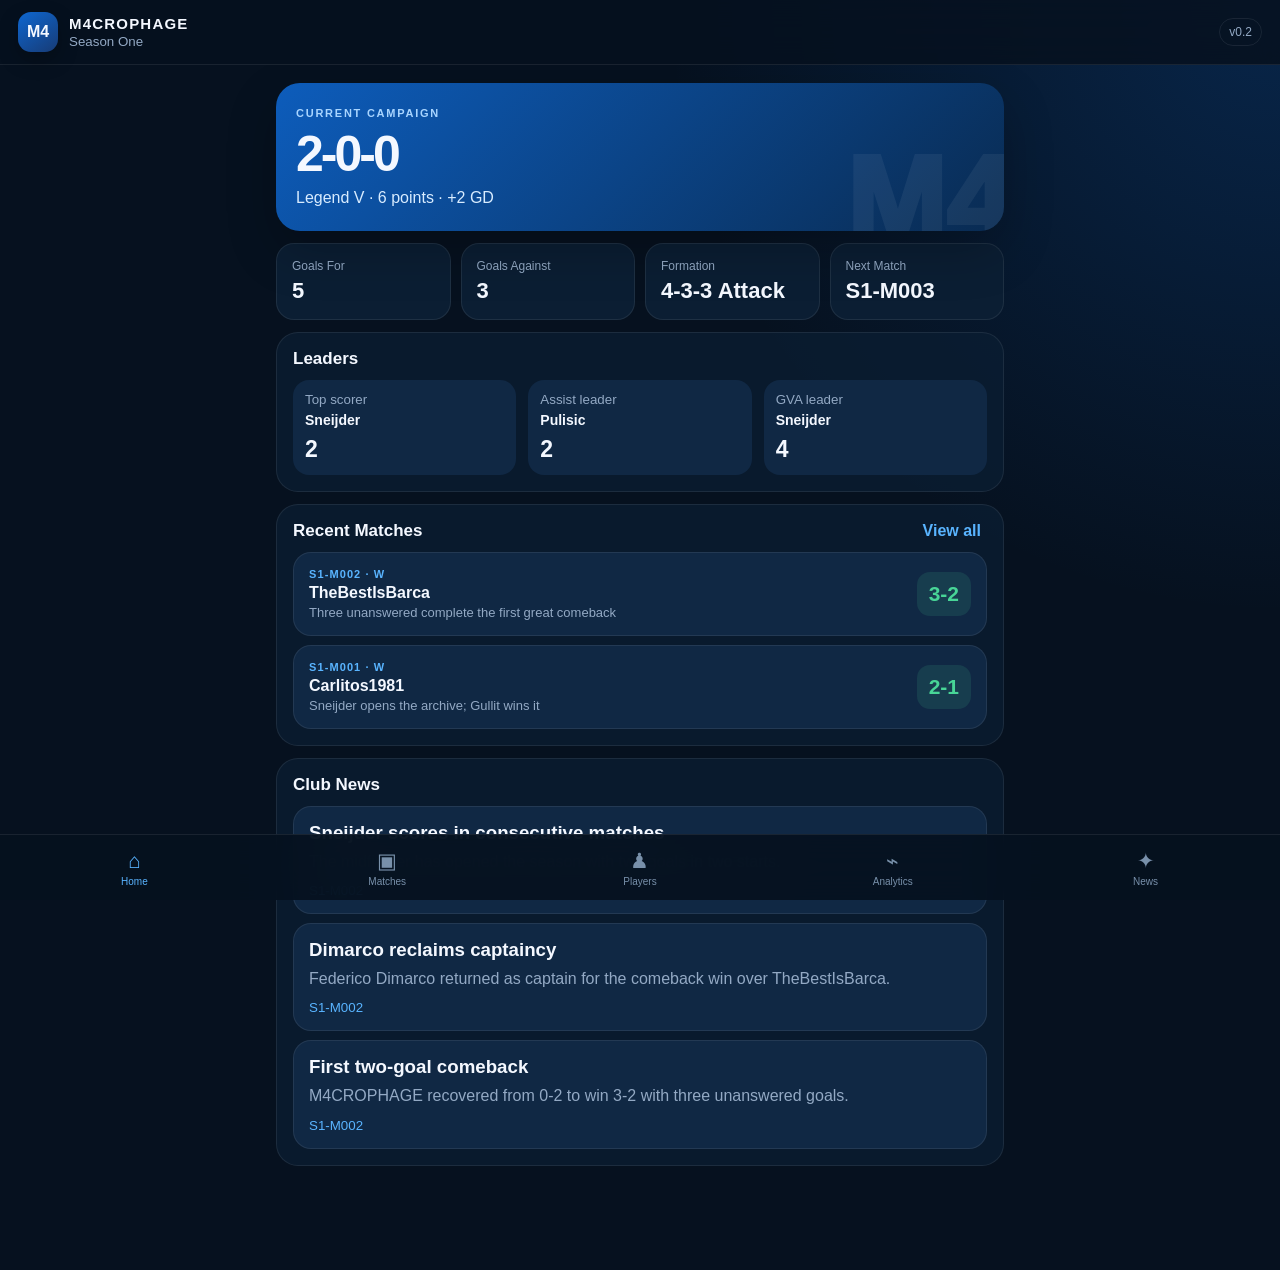
==== index.html @ 1b87d190 "Add files via upload Initial Club Hub v0.2" ====
<!doctype html>
<html lang="en">
<head>
  <meta charset="utf-8">
  <meta name="viewport" content="width=device-width,initial-scale=1,viewport-fit=cover">
  <meta name="theme-color" content="#06111F">
  <meta name="apple-mobile-web-app-capable" content="yes">
  <meta name="apple-mobile-web-app-status-bar-style" content="black-translucent">
  <title>M4CROPHAGE Club Hub</title>
  <link rel="stylesheet" href="styles.css">
</head>
<body>
  <header class="topbar">
    <div class="brand">
      <div class="crest" id="crest">M4</div>
      <div><strong id="clubName">M4CROPHAGE</strong><small id="seasonName">Season One</small></div>
    </div>
    <span class="version">v0.2</span>
  </header>

  <main id="app">
    <section class="view active" data-view="home">
      <div class="hero">
        <p class="eyebrow">CURRENT CAMPAIGN</p>
        <h1 id="recordHero">2-0-0</h1>
        <p id="heroSub">Legend V · 6 points · +2 GD</p>
      </div>
      <div class="metric-grid" id="metricGrid"></div>
      <section class="panel"><div class="section-head"><h2>Leaders</h2></div><div class="leaders" id="leaders"></div></section>
      <section class="panel"><div class="section-head"><h2>Recent Matches</h2><button data-jump="matches">View all</button></div><div id="recentMatches"></div></section>
      <section class="panel"><div class="section-head"><h2>Club News</h2></div><div id="homeNews"></div></section>
    </section>

    <section class="view" data-view="matches">
      <div class="page-title"><p class="eyebrow">SEASON ONE</p><h1>Match Archive</h1></div>
      <div id="matchList"></div>
    </section>

    <section class="view" data-view="players">
      <div class="page-title"><p class="eyebrow">SQUAD</p><h1>Player Stats</h1></div>
      <div class="filter-row">
        <button class="chip active" data-sort="gva">GVA</button>
        <button class="chip" data-sort="goals">Goals</button>
        <button class="chip" data-sort="assists">Assists</button>
        <button class="chip" data-sort="starts">Starts</button>
      </div>
      <div id="playerList"></div>
    </section>

    <section class="view" data-view="analytics">
      <div class="page-title"><p class="eyebrow">PERFORMANCE</p><h1>Analytics</h1></div>
      <section class="panel"><div class="section-head"><h2>Formation Lab</h2></div><div id="formationList"></div></section>
      <section class="panel"><div class="section-head"><h2>Goalkeeper Centre</h2></div><div id="goalkeeperCentre"></div></section>
      <section class="panel"><div class="section-head"><h2>Captaincy</h2></div><div id="captaincy"></div></section>
    </section>

    <section class="view" data-view="news">
      <div class="page-title"><p class="eyebrow">VERIFIED EVENTS</p><h1>Club News</h1></div>
      <div id="newsList"></div>
    </section>
  </main>

  <nav class="bottom-nav">
    <button class="nav-btn active" data-target="home"><span>⌂</span>Home</button>
    <button class="nav-btn" data-target="matches"><span>▣</span>Matches</button>
    <button class="nav-btn" data-target="players"><span>♟</span>Players</button>
    <button class="nav-btn" data-target="analytics"><span>⌁</span>Analytics</button>
    <button class="nav-btn" data-target="news"><span>✦</span>News</button>
  </nav>

  <dialog id="matchDialog">
    <div class="dialog-shell">
      <button class="close-btn" id="closeDialog" aria-label="Close">×</button>
      <div id="matchDetail"></div>
    </div>
  </dialog>

  <script src="app.js"></script>
</body>
</html>
---- styles.css ----
:root{
  --bg:#06111F;--surface:#0B1E33;--surface2:#102844;--text:#F4F8FF;--muted:#93A9C4;
  --blue:#0E67D1;--accent:#59B4FF;--green:#48D597;--red:#FF6B7A;--line:rgba(255,255,255,.08);
}
*{box-sizing:border-box}html{background:var(--bg);color:var(--text);font-family:Inter,ui-sans-serif,-apple-system,BlinkMacSystemFont,"SF Pro Display","Segoe UI",sans-serif}
body{margin:0;min-height:100vh;background:radial-gradient(circle at 100% 0%,rgba(14,103,209,.24),transparent 34%),var(--bg)}
button{font:inherit}.topbar{position:sticky;top:0;z-index:20;padding:calc(12px + env(safe-area-inset-top)) 18px 12px;display:flex;justify-content:space-between;align-items:center;background:rgba(6,17,31,.86);backdrop-filter:blur(18px);border-bottom:1px solid var(--line)}
.brand{display:flex;gap:11px;align-items:center}.brand strong{display:block;font-size:15px;letter-spacing:.08em}.brand small{display:block;color:var(--muted);margin-top:2px}.crest{width:40px;height:40px;border-radius:13px;background:linear-gradient(145deg,var(--blue),#173B75);display:grid;place-items:center;font-weight:900;box-shadow:0 8px 20px rgba(0,0,0,.25)}.version{font-size:12px;color:var(--muted);border:1px solid var(--line);padding:6px 9px;border-radius:999px}
main{max-width:760px;margin:auto;padding:18px 16px calc(104px + env(safe-area-inset-bottom))}.view{display:none}.view.active{display:block}.hero{padding:24px 20px;border-radius:24px;background:linear-gradient(135deg,rgba(14,103,209,.88),rgba(9,43,82,.98));box-shadow:0 20px 50px rgba(0,0,0,.22);overflow:hidden;position:relative}.hero:after{content:"M4";position:absolute;right:-8px;bottom:-38px;font-size:120px;font-weight:1000;color:rgba(255,255,255,.06)}.eyebrow{margin:0 0 6px;color:#A9D5FF;font-size:11px;font-weight:800;letter-spacing:.16em}.hero h1,.page-title h1{margin:0}.hero h1{font-size:50px;letter-spacing:-.06em}.hero p:last-child{margin:6px 0 0;color:#D8ECFF}.metric-grid{display:grid;grid-template-columns:repeat(2,1fr);gap:10px;margin:12px 0}.metric{background:var(--surface);border:1px solid var(--line);border-radius:18px;padding:15px}.metric .label{font-size:12px;color:var(--muted)}.metric .value{font-size:22px;font-weight:800;margin-top:5px}.panel{background:rgba(11,30,51,.78);border:1px solid var(--line);border-radius:22px;padding:16px;margin-top:12px}.section-head{display:flex;align-items:center;justify-content:space-between;margin-bottom:11px}.section-head h2{font-size:17px;margin:0}.section-head button{background:none;border:0;color:var(--accent);font-weight:700}.leaders{display:grid;grid-template-columns:repeat(3,1fr);gap:8px}.leader{background:var(--surface2);border-radius:16px;padding:12px}.leader small{color:var(--muted);display:block}.leader strong{display:block;margin-top:5px;font-size:14px}.leader b{font-size:23px;display:block;margin-top:8px}.match-card,.player-card,.news-card,.formation-card,.captain-card{background:var(--surface2);border:1px solid var(--line);border-radius:18px;padding:15px;margin-top:9px}.match-card{display:grid;grid-template-columns:1fr auto;gap:12px;align-items:center;cursor:pointer}.match-card:active{transform:scale(.99)}.match-id{font-size:11px;color:var(--accent);font-weight:800;letter-spacing:.1em}.match-card h3{margin:4px 0 3px;font-size:16px}.match-card p{margin:0;color:var(--muted);font-size:13px}.score-pill{font-size:21px;font-weight:900;padding:10px 12px;border-radius:13px;background:rgba(72,213,151,.12);color:var(--green)}.page-title{margin:8px 2px 18px}.page-title h1{font-size:32px;letter-spacing:-.04em}.filter-row{display:flex;gap:8px;overflow:auto;padding-bottom:5px}.chip{border:1px solid var(--line);background:var(--surface);color:var(--muted);border-radius:999px;padding:9px 14px;white-space:nowrap}.chip.active{background:var(--blue);color:white}.player-card{display:grid;grid-template-columns:1fr auto}.player-card h3{margin:0}.player-meta{color:var(--muted);font-size:12px;margin-top:4px}.stat-strip{display:flex;gap:13px;margin-top:12px}.stat-strip span{font-size:12px;color:var(--muted)}.stat-strip b{color:var(--text);display:block;font-size:17px}.status{font-size:11px;background:rgba(89,180,255,.12);color:var(--accent);padding:6px 8px;border-radius:999px;height:max-content}.formation-card h3,.news-card h3,.captain-card h3{margin:0 0 6px}.mini-grid{display:grid;grid-template-columns:repeat(3,1fr);gap:7px;margin-top:12px}.mini{background:rgba(255,255,255,.04);padding:9px;border-radius:12px}.mini small{display:block;color:var(--muted);font-size:10px}.mini b{display:block;margin-top:4px}.news-card p{margin:0;color:var(--muted);line-height:1.45}.news-card small{display:block;margin-top:10px;color:var(--accent)}.bottom-nav{position:fixed;z-index:30;left:0;right:0;bottom:0;display:grid;grid-template-columns:repeat(5,1fr);padding:9px 8px calc(8px + env(safe-area-inset-bottom));background:rgba(6,17,31,.94);backdrop-filter:blur(20px);border-top:1px solid var(--line)}.nav-btn{border:0;background:none;color:#7890AA;font-size:10px;padding:5px 2px}.nav-btn span{display:block;font-size:21px;margin-bottom:3px}.nav-btn.active{color:var(--accent)}
dialog{width:min(100% - 18px,720px);max-height:88vh;border:1px solid var(--line);border-radius:24px;padding:0;background:var(--surface);color:var(--text)}dialog::backdrop{background:rgba(0,0,0,.68);backdrop-filter:blur(5px)}.dialog-shell{padding:22px;position:relative}.close-btn{position:absolute;right:13px;top:13px;width:38px;height:38px;border-radius:50%;border:1px solid var(--line);background:var(--surface2);color:white;font-size:25px}.detail-score{font-size:44px;font-weight:950;margin:6px 0}.detail-block{padding:14px 0;border-top:1px solid var(--line)}.detail-block h3{margin:0 0 10px;font-size:14px;color:#BBD9F5}.event-row,.kv{display:flex;justify-content:space-between;gap:10px;padding:7px 0}.event-row span:last-child,.kv span:last-child{color:var(--muted)}.tags{display:flex;flex-wrap:wrap;gap:7px}.tag{font-size:11px;padding:7px 9px;border-radius:999px;background:rgba(89,180,255,.1);color:var(--accent)}
@media(min-width:700px){.metric-grid{grid-template-columns:repeat(4,1fr)}.leaders{gap:12px}}
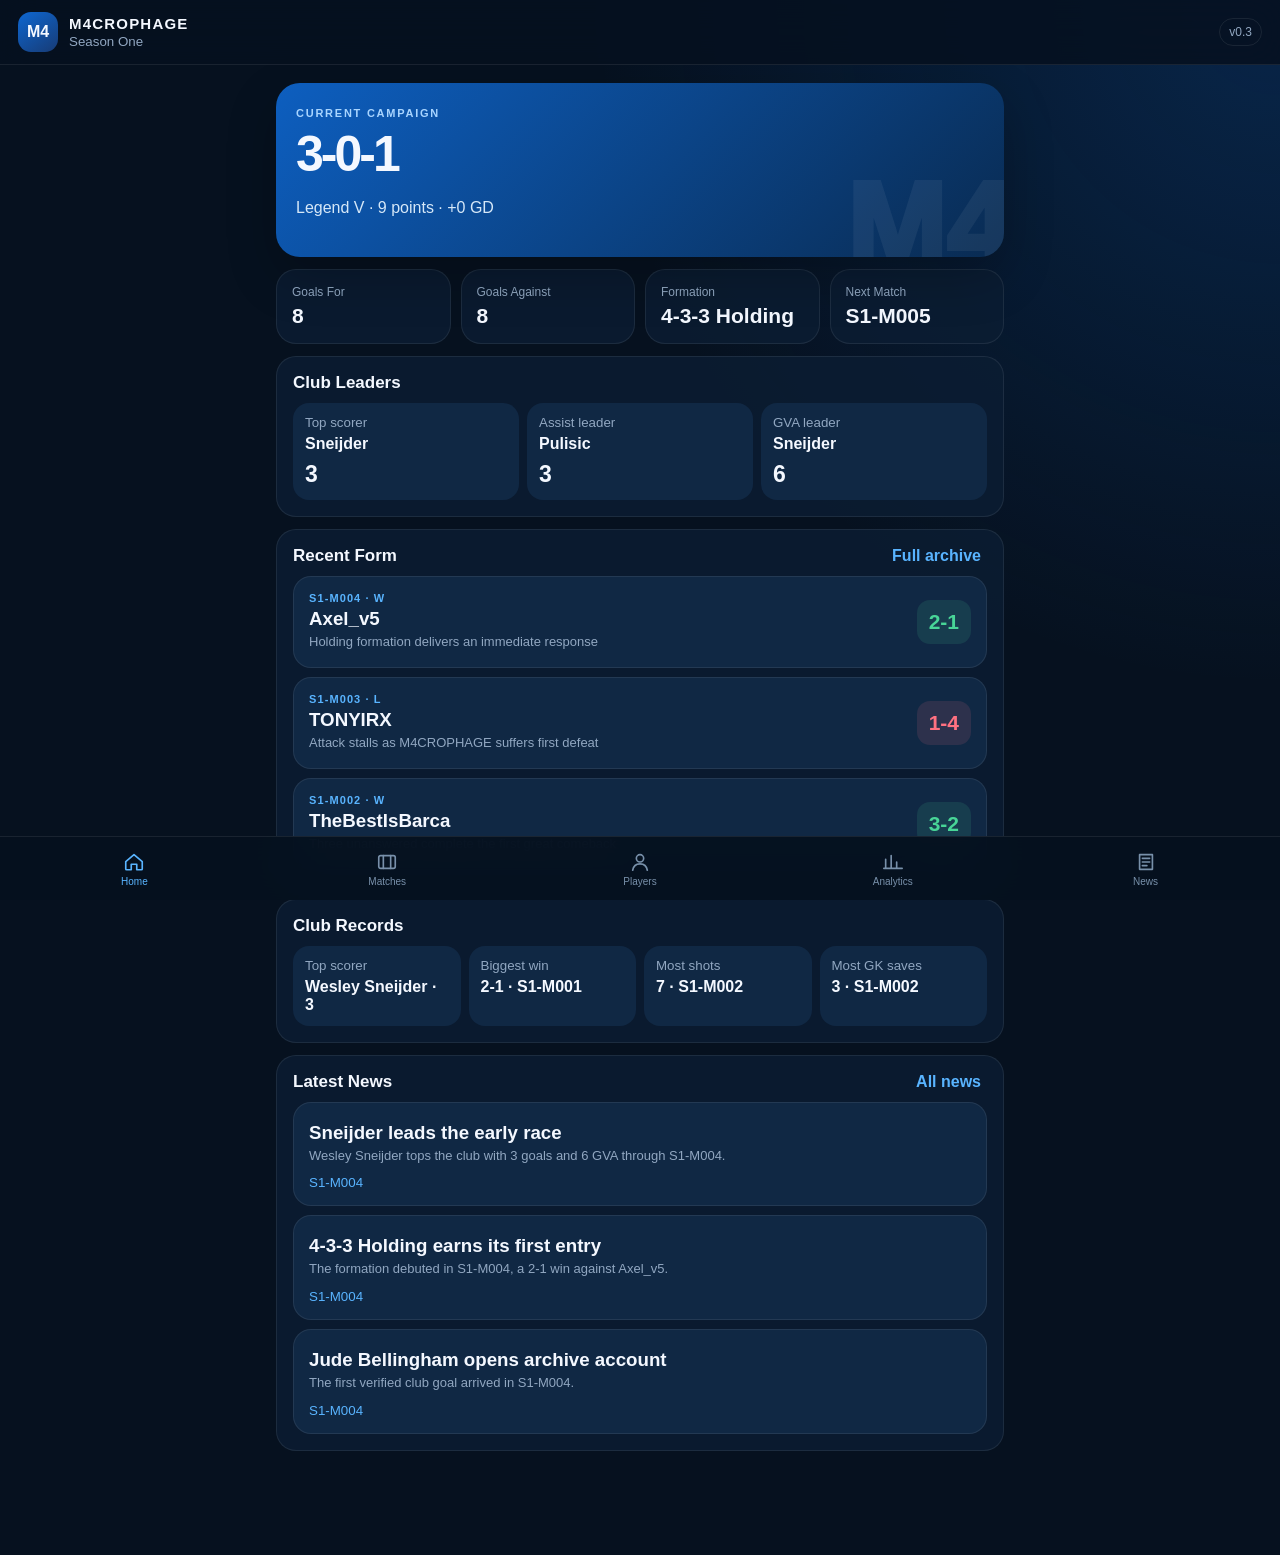
==== commit 751e98df: "Add files via upload" ====
--- a/index.html
+++ b/index.html
@@ -1,80 +1,22 @@
-<!doctype html>
-<html lang="en">
-<head>
-  <meta charset="utf-8">
-  <meta name="viewport" content="width=device-width,initial-scale=1,viewport-fit=cover">
-  <meta name="theme-color" content="#06111F">
-  <meta name="apple-mobile-web-app-capable" content="yes">
-  <meta name="apple-mobile-web-app-status-bar-style" content="black-translucent">
-  <title>M4CROPHAGE Club Hub</title>
-  <link rel="stylesheet" href="styles.css">
-</head>
-<body>
-  <header class="topbar">
-    <div class="brand">
-      <div class="crest" id="crest">M4</div>
-      <div><strong id="clubName">M4CROPHAGE</strong><small id="seasonName">Season One</small></div>
-    </div>
-    <span class="version">v0.2</span>
-  </header>
-
-  <main id="app">
-    <section class="view active" data-view="home">
-      <div class="hero">
-        <p class="eyebrow">CURRENT CAMPAIGN</p>
-        <h1 id="recordHero">2-0-0</h1>
-        <p id="heroSub">Legend V · 6 points · +2 GD</p>
-      </div>
-      <div class="metric-grid" id="metricGrid"></div>
-      <section class="panel"><div class="section-head"><h2>Leaders</h2></div><div class="leaders" id="leaders"></div></section>
-      <section class="panel"><div class="section-head"><h2>Recent Matches</h2><button data-jump="matches">View all</button></div><div id="recentMatches"></div></section>
-      <section class="panel"><div class="section-head"><h2>Club News</h2></div><div id="homeNews"></div></section>
-    </section>
-
-    <section class="view" data-view="matches">
-      <div class="page-title"><p class="eyebrow">SEASON ONE</p><h1>Match Archive</h1></div>
-      <div id="matchList"></div>
-    </section>
-
-    <section class="view" data-view="players">
-      <div class="page-title"><p class="eyebrow">SQUAD</p><h1>Player Stats</h1></div>
-      <div class="filter-row">
-        <button class="chip active" data-sort="gva">GVA</button>
-        <button class="chip" data-sort="goals">Goals</button>
-        <button class="chip" data-sort="assists">Assists</button>
-        <button class="chip" data-sort="starts">Starts</button>
-      </div>
-      <div id="playerList"></div>
-    </section>
-
-    <section class="view" data-view="analytics">
-      <div class="page-title"><p class="eyebrow">PERFORMANCE</p><h1>Analytics</h1></div>
-      <section class="panel"><div class="section-head"><h2>Formation Lab</h2></div><div id="formationList"></div></section>
-      <section class="panel"><div class="section-head"><h2>Goalkeeper Centre</h2></div><div id="goalkeeperCentre"></div></section>
-      <section class="panel"><div class="section-head"><h2>Captaincy</h2></div><div id="captaincy"></div></section>
-    </section>
-
-    <section class="view" data-view="news">
-      <div class="page-title"><p class="eyebrow">VERIFIED EVENTS</p><h1>Club News</h1></div>
-      <div id="newsList"></div>
-    </section>
-  </main>
-
-  <nav class="bottom-nav">
-    <button class="nav-btn active" data-target="home"><span>⌂</span>Home</button>
-    <button class="nav-btn" data-target="matches"><span>▣</span>Matches</button>
-    <button class="nav-btn" data-target="players"><span>♟</span>Players</button>
-    <button class="nav-btn" data-target="analytics"><span>⌁</span>Analytics</button>
-    <button class="nav-btn" data-target="news"><span>✦</span>News</button>
-  </nav>
-
-  <dialog id="matchDialog">
-    <div class="dialog-shell">
-      <button class="close-btn" id="closeDialog" aria-label="Close">×</button>
-      <div id="matchDetail"></div>
-    </div>
-  </dialog>
-
-  <script src="app.js"></script>
-</body>
-</html>+<!doctype html><html lang="en"><head>
+<meta charset="utf-8"><meta name="viewport" content="width=device-width,initial-scale=1,viewport-fit=cover">
+<meta name="theme-color" content="#06111F"><meta name="apple-mobile-web-app-capable" content="yes">
+<title>M4CROPHAGE Club Hub</title><link rel="manifest" href="manifest.webmanifest"><link rel="stylesheet" href="styles.css">
+</head><body>
+<header class="topbar"><div class="brand"><div class="crest" id="crest">M4</div><div><strong id="clubName">M4CROPHAGE</strong><small id="seasonName">Season One</small></div></div><span class="version">v0.3</span></header>
+<main id="app">
+<section class="view active" data-view="home"><div class="hero"><p class="eyebrow">CURRENT CAMPAIGN</p><h1 id="recordHero"></h1><p id="heroSub"></p></div><div class="metric-grid" id="metricGrid"></div><section class="panel"><div class="section-head"><h2>Club Leaders</h2></div><div class="leaders" id="leaders"></div></section><section class="panel"><div class="section-head"><h2>Recent Form</h2><button data-jump="matches">Full archive</button></div><div id="recentMatches"></div></section><section class="panel"><div class="section-head"><h2>Club Records</h2></div><div id="clubRecords"></div></section><section class="panel"><div class="section-head"><h2>Latest News</h2><button data-jump="news">All news</button></div><div id="homeNews"></div></section></section>
+<section class="view" data-view="matches"><div class="page-title"><p class="eyebrow">SEASON ONE</p><h1>Match Centre</h1><p>Every result, event, and verified note.</p></div><div id="matchList"></div></section>
+<section class="view" data-view="players"><div class="page-title"><p class="eyebrow">SQUAD</p><h1>Player Profiles</h1><p>Tap a player to open the season dossier.</p></div><div class="filter-row"><button class="chip active" data-sort="gva">GVA</button><button class="chip" data-sort="goals">Goals</button><button class="chip" data-sort="assists">Assists</button><button class="chip" data-sort="starts">Starts</button></div><div id="playerList"></div></section>
+<section class="view" data-view="analytics"><div class="page-title"><p class="eyebrow">PERFORMANCE</p><h1>Analytics Lab</h1></div><section class="panel"><div class="section-head"><h2>Formation Lab</h2></div><div id="formationList"></div></section><section class="panel"><div class="section-head"><h2>Goalkeeper Centre</h2></div><div id="goalkeeperCentre"></div></section><section class="panel"><div class="section-head"><h2>Captaincy</h2></div><div id="captaincy"></div></section></section>
+<section class="view" data-view="news"><div class="page-title"><p class="eyebrow">ARCHIVE-GENERATED</p><h1>Club News</h1><p>Only verified events make the wire.</p></div><div id="newsList"></div></section>
+</main>
+<nav class="bottom-nav">
+<button class="nav-btn active" data-target="home"><svg viewBox="0 0 24 24"><path d="M3 11.5 12 4l9 7.5v8a1 1 0 0 1-1 1h-5v-6H9v6H4a1 1 0 0 1-1-1z"/></svg>Home</button>
+<button class="nav-btn" data-target="matches"><svg viewBox="0 0 24 24"><rect x="3" y="5" width="18" height="14" rx="2"/><path d="M8 5v14M16 5v14"/></svg>Matches</button>
+<button class="nav-btn" data-target="players"><svg viewBox="0 0 24 24"><circle cx="12" cy="8" r="4"/><path d="M4 21c.8-4.7 3.4-7 8-7s7.2 2.3 8 7"/></svg>Players</button>
+<button class="nav-btn" data-target="analytics"><svg viewBox="0 0 24 24"><path d="M4 19V9M10 19V5M16 19v-7M22 19H2"/></svg>Analytics</button>
+<button class="nav-btn" data-target="news"><svg viewBox="0 0 24 24"><path d="M5 4h14v16H5zM8 8h8M8 12h8M8 16h5"/></svg>News</button>
+</nav>
+<dialog id="detailDialog"><div class="dialog-shell"><button class="close-btn" id="closeDialog">×</button><div id="detailContent"></div></div></dialog>
+<script src="app.js"></script></body></html>
--- a/styles.css
+++ b/styles.css
@@ -1,11 +1 @@
-:root{
-  --bg:#06111F;--surface:#0B1E33;--surface2:#102844;--text:#F4F8FF;--muted:#93A9C4;
-  --blue:#0E67D1;--accent:#59B4FF;--green:#48D597;--red:#FF6B7A;--line:rgba(255,255,255,.08);
-}
-*{box-sizing:border-box}html{background:var(--bg);color:var(--text);font-family:Inter,ui-sans-serif,-apple-system,BlinkMacSystemFont,"SF Pro Display","Segoe UI",sans-serif}
-body{margin:0;min-height:100vh;background:radial-gradient(circle at 100% 0%,rgba(14,103,209,.24),transparent 34%),var(--bg)}
-button{font:inherit}.topbar{position:sticky;top:0;z-index:20;padding:calc(12px + env(safe-area-inset-top)) 18px 12px;display:flex;justify-content:space-between;align-items:center;background:rgba(6,17,31,.86);backdrop-filter:blur(18px);border-bottom:1px solid var(--line)}
-.brand{display:flex;gap:11px;align-items:center}.brand strong{display:block;font-size:15px;letter-spacing:.08em}.brand small{display:block;color:var(--muted);margin-top:2px}.crest{width:40px;height:40px;border-radius:13px;background:linear-gradient(145deg,var(--blue),#173B75);display:grid;place-items:center;font-weight:900;box-shadow:0 8px 20px rgba(0,0,0,.25)}.version{font-size:12px;color:var(--muted);border:1px solid var(--line);padding:6px 9px;border-radius:999px}
-main{max-width:760px;margin:auto;padding:18px 16px calc(104px + env(safe-area-inset-bottom))}.view{display:none}.view.active{display:block}.hero{padding:24px 20px;border-radius:24px;background:linear-gradient(135deg,rgba(14,103,209,.88),rgba(9,43,82,.98));box-shadow:0 20px 50px rgba(0,0,0,.22);overflow:hidden;position:relative}.hero:after{content:"M4";position:absolute;right:-8px;bottom:-38px;font-size:120px;font-weight:1000;color:rgba(255,255,255,.06)}.eyebrow{margin:0 0 6px;color:#A9D5FF;font-size:11px;font-weight:800;letter-spacing:.16em}.hero h1,.page-title h1{margin:0}.hero h1{font-size:50px;letter-spacing:-.06em}.hero p:last-child{margin:6px 0 0;color:#D8ECFF}.metric-grid{display:grid;grid-template-columns:repeat(2,1fr);gap:10px;margin:12px 0}.metric{background:var(--surface);border:1px solid var(--line);border-radius:18px;padding:15px}.metric .label{font-size:12px;color:var(--muted)}.metric .value{font-size:22px;font-weight:800;margin-top:5px}.panel{background:rgba(11,30,51,.78);border:1px solid var(--line);border-radius:22px;padding:16px;margin-top:12px}.section-head{display:flex;align-items:center;justify-content:space-between;margin-bottom:11px}.section-head h2{font-size:17px;margin:0}.section-head button{background:none;border:0;color:var(--accent);font-weight:700}.leaders{display:grid;grid-template-columns:repeat(3,1fr);gap:8px}.leader{background:var(--surface2);border-radius:16px;padding:12px}.leader small{color:var(--muted);display:block}.leader strong{display:block;margin-top:5px;font-size:14px}.leader b{font-size:23px;display:block;margin-top:8px}.match-card,.player-card,.news-card,.formation-card,.captain-card{background:var(--surface2);border:1px solid var(--line);border-radius:18px;padding:15px;margin-top:9px}.match-card{display:grid;grid-template-columns:1fr auto;gap:12px;align-items:center;cursor:pointer}.match-card:active{transform:scale(.99)}.match-id{font-size:11px;color:var(--accent);font-weight:800;letter-spacing:.1em}.match-card h3{margin:4px 0 3px;font-size:16px}.match-card p{margin:0;color:var(--muted);font-size:13px}.score-pill{font-size:21px;font-weight:900;padding:10px 12px;border-radius:13px;background:rgba(72,213,151,.12);color:var(--green)}.page-title{margin:8px 2px 18px}.page-title h1{font-size:32px;letter-spacing:-.04em}.filter-row{display:flex;gap:8px;overflow:auto;padding-bottom:5px}.chip{border:1px solid var(--line);background:var(--surface);color:var(--muted);border-radius:999px;padding:9px 14px;white-space:nowrap}.chip.active{background:var(--blue);color:white}.player-card{display:grid;grid-template-columns:1fr auto}.player-card h3{margin:0}.player-meta{color:var(--muted);font-size:12px;margin-top:4px}.stat-strip{display:flex;gap:13px;margin-top:12px}.stat-strip span{font-size:12px;color:var(--muted)}.stat-strip b{color:var(--text);display:block;font-size:17px}.status{font-size:11px;background:rgba(89,180,255,.12);color:var(--accent);padding:6px 8px;border-radius:999px;height:max-content}.formation-card h3,.news-card h3,.captain-card h3{margin:0 0 6px}.mini-grid{display:grid;grid-template-columns:repeat(3,1fr);gap:7px;margin-top:12px}.mini{background:rgba(255,255,255,.04);padding:9px;border-radius:12px}.mini small{display:block;color:var(--muted);font-size:10px}.mini b{display:block;margin-top:4px}.news-card p{margin:0;color:var(--muted);line-height:1.45}.news-card small{display:block;margin-top:10px;color:var(--accent)}.bottom-nav{position:fixed;z-index:30;left:0;right:0;bottom:0;display:grid;grid-template-columns:repeat(5,1fr);padding:9px 8px calc(8px + env(safe-area-inset-bottom));background:rgba(6,17,31,.94);backdrop-filter:blur(20px);border-top:1px solid var(--line)}.nav-btn{border:0;background:none;color:#7890AA;font-size:10px;padding:5px 2px}.nav-btn span{display:block;font-size:21px;margin-bottom:3px}.nav-btn.active{color:var(--accent)}
-dialog{width:min(100% - 18px,720px);max-height:88vh;border:1px solid var(--line);border-radius:24px;padding:0;background:var(--surface);color:var(--text)}dialog::backdrop{background:rgba(0,0,0,.68);backdrop-filter:blur(5px)}.dialog-shell{padding:22px;position:relative}.close-btn{position:absolute;right:13px;top:13px;width:38px;height:38px;border-radius:50%;border:1px solid var(--line);background:var(--surface2);color:white;font-size:25px}.detail-score{font-size:44px;font-weight:950;margin:6px 0}.detail-block{padding:14px 0;border-top:1px solid var(--line)}.detail-block h3{margin:0 0 10px;font-size:14px;color:#BBD9F5}.event-row,.kv{display:flex;justify-content:space-between;gap:10px;padding:7px 0}.event-row span:last-child,.kv span:last-child{color:var(--muted)}.tags{display:flex;flex-wrap:wrap;gap:7px}.tag{font-size:11px;padding:7px 9px;border-radius:999px;background:rgba(89,180,255,.1);color:var(--accent)}
-@media(min-width:700px){.metric-grid{grid-template-columns:repeat(4,1fr)}.leaders{gap:12px}}
+:root{--bg:#06111f;--surface:#0b1e33;--surface2:#102844;--text:#f4f8ff;--muted:#91a7c1;--blue:#0e67d1;--accent:#59b4ff;--green:#48d597;--red:#ff7181;--line:rgba(255,255,255,.08)}*{box-sizing:border-box}html{background:var(--bg);color:var(--text);font-family:Inter,-apple-system,BlinkMacSystemFont,"SF Pro Display","Segoe UI",sans-serif}body{margin:0;min-height:100vh;background:radial-gradient(circle at 100% 0%,rgba(14,103,209,.24),transparent 34%),var(--bg)}button{font:inherit}.topbar{position:sticky;top:0;z-index:20;padding:calc(12px + env(safe-area-inset-top)) 18px 12px;display:flex;justify-content:space-between;align-items:center;background:rgba(6,17,31,.87);backdrop-filter:blur(18px);border-bottom:1px solid var(--line)}.brand{display:flex;gap:11px;align-items:center}.brand strong{display:block;font-size:15px;letter-spacing:.08em}.brand small{display:block;color:var(--muted);margin-top:2px}.crest{width:40px;height:40px;border-radius:13px;background:linear-gradient(145deg,var(--blue),#173b75);display:grid;place-items:center;font-weight:900}.version{font-size:12px;color:var(--muted);border:1px solid var(--line);padding:6px 9px;border-radius:999px}main{max-width:760px;margin:auto;padding:18px 16px calc(104px + env(safe-area-inset-bottom))}.view{display:none}.view.active{display:block}.hero{padding:24px 20px;border-radius:24px;background:linear-gradient(135deg,rgba(14,103,209,.9),rgba(9,43,82,.98));box-shadow:0 20px 50px rgba(0,0,0,.22);position:relative;overflow:hidden}.hero:after{content:"M4";position:absolute;right:-8px;bottom:-38px;font-size:120px;font-weight:1000;color:rgba(255,255,255,.06)}.eyebrow{margin:0 0 6px;color:#a9d5ff;font-size:11px;font-weight:800;letter-spacing:.16em}.hero h1,.page-title h1{margin:0}.hero h1{font-size:50px;letter-spacing:-.06em}.hero p:last-child,.page-title p:last-child{color:#d6e8f8}.metric-grid{display:grid;grid-template-columns:repeat(2,1fr);gap:10px;margin:12px 0}.metric,.panel{background:rgba(11,30,51,.83);border:1px solid var(--line);border-radius:20px}.metric{padding:15px}.metric .label{font-size:12px;color:var(--muted)}.metric .value{font-size:21px;font-weight:850;margin-top:5px}.panel{padding:16px;margin-top:12px}.section-head{display:flex;justify-content:space-between;align-items:center;margin-bottom:10px}.section-head h2{font-size:17px;margin:0}.section-head button{border:0;background:none;color:var(--accent);font-weight:700}.leaders{display:grid;grid-template-columns:repeat(3,1fr);gap:8px}.leader,.record-card{background:var(--surface2);border-radius:16px;padding:12px}.leader small,.record-card small{color:var(--muted);display:block}.leader strong,.record-card strong{display:block;margin-top:5px}.leader b{font-size:23px;display:block;margin-top:8px}.match-card,.player-card,.news-card,.formation-card,.captain-card{background:var(--surface2);border:1px solid var(--line);border-radius:18px;padding:15px;margin-top:9px}.match-card,.player-card{display:grid;grid-template-columns:1fr auto;gap:12px;align-items:center;cursor:pointer}.match-id{font-size:11px;color:var(--accent);font-weight:800;letter-spacing:.1em}.match-card h3,.player-card h3,.news-card h3,.formation-card h3,.captain-card h3{margin:4px 0 3px}.match-card p,.news-card p{margin:0;color:var(--muted);font-size:13px;line-height:1.45}.score-pill{font-size:21px;font-weight:900;padding:10px 12px;border-radius:13px;background:rgba(72,213,151,.12);color:var(--green)}.score-pill.loss{background:rgba(255,113,129,.12);color:var(--red)}.page-title{margin:8px 2px 18px}.page-title h1{font-size:32px;letter-spacing:-.04em}.page-title p{margin:6px 0 0}.filter-row{display:flex;gap:8px;overflow:auto;padding-bottom:5px}.chip{border:1px solid var(--line);background:var(--surface);color:var(--muted);border-radius:999px;padding:9px 14px;white-space:nowrap}.chip.active{background:var(--blue);color:white}.player-meta{color:var(--muted);font-size:12px;margin-top:4px}.stat-strip{display:flex;gap:13px;margin-top:12px}.stat-strip span{font-size:11px;color:var(--muted)}.stat-strip b{color:var(--text);display:block;font-size:17px}.status{font-size:11px;background:rgba(89,180,255,.12);color:var(--accent);padding:6px 8px;border-radius:999px}.mini-grid,.record-grid{display:grid;grid-template-columns:repeat(2,1fr);gap:8px;margin-top:10px}.mini{background:rgba(255,255,255,.04);padding:9px;border-radius:12px}.mini small{display:block;color:var(--muted);font-size:10px}.mini b{display:block;margin-top:4px}.news-card small{display:block;margin-top:10px;color:var(--accent)}.bottom-nav{position:fixed;z-index:30;left:0;right:0;bottom:0;display:grid;grid-template-columns:repeat(5,1fr);padding:9px 8px calc(8px + env(safe-area-inset-bottom));background:rgba(6,17,31,.95);backdrop-filter:blur(20px);border-top:1px solid var(--line)}.nav-btn{border:0;background:none;color:#7890aa;font-size:10px;padding:5px 2px}.nav-btn svg{display:block;width:22px;height:22px;margin:0 auto 3px;fill:none;stroke:currentColor;stroke-width:1.8;stroke-linecap:round;stroke-linejoin:round}.nav-btn.active{color:var(--accent)}dialog{width:min(100% - 18px,720px);max-height:88vh;border:1px solid var(--line);border-radius:24px;padding:0;background:var(--surface);color:var(--text)}dialog::backdrop{background:rgba(0,0,0,.68);backdrop-filter:blur(5px)}.dialog-shell{padding:22px;position:relative}.close-btn{position:absolute;right:13px;top:13px;width:38px;height:38px;border-radius:50%;border:1px solid var(--line);background:var(--surface2);color:white;font-size:25px}.detail-score{font-size:44px;font-weight:950;margin:6px 0}.detail-block{padding:14px 0;border-top:1px solid var(--line)}.detail-block h3{margin:0 0 10px;font-size:14px;color:#bbd9f5}.event-row,.kv{display:flex;justify-content:space-between;gap:10px;padding:7px 0}.event-row span:last-child,.kv span:last-child{color:var(--muted)}.tags{display:flex;flex-wrap:wrap;gap:7px}.tag{font-size:11px;padding:7px 9px;border-radius:999px;background:rgba(89,180,255,.1);color:var(--accent)}@media(min-width:700px){.metric-grid{grid-template-columns:repeat(4,1fr)}.record-grid{grid-template-columns:repeat(4,1fr)}}
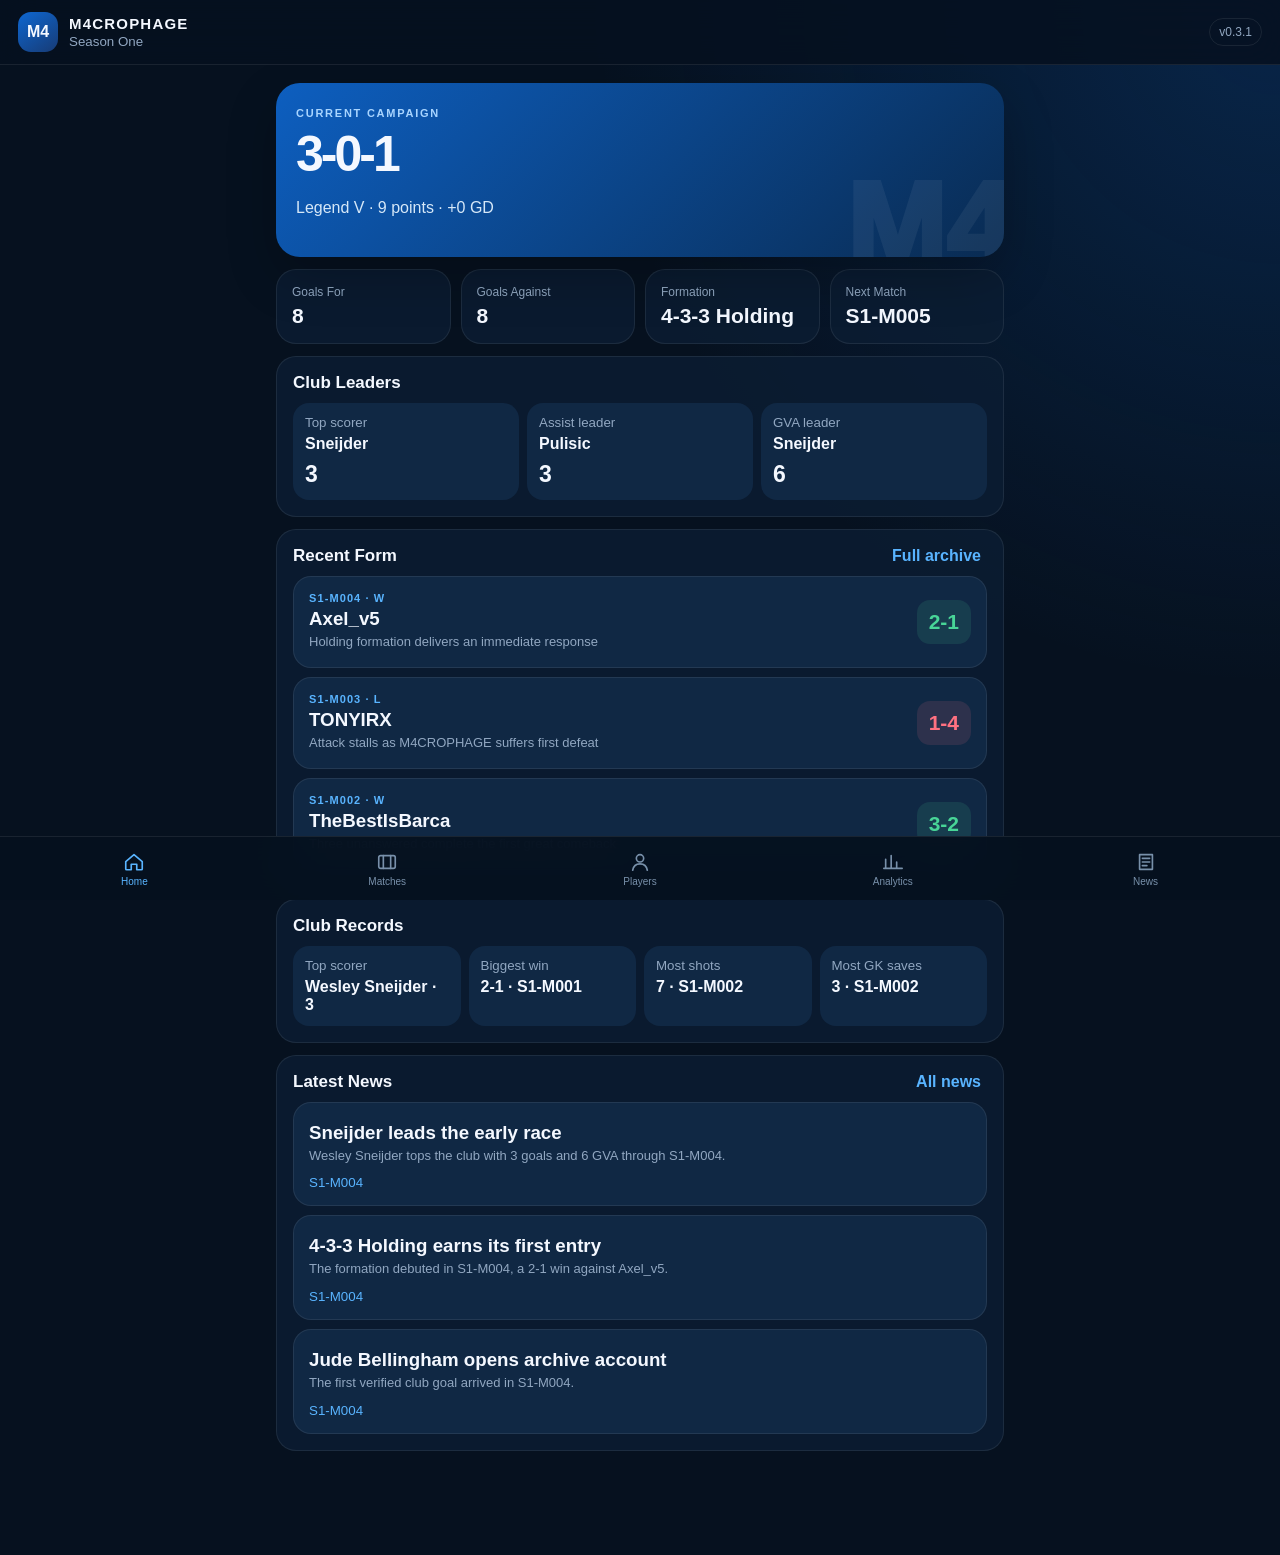
==== commit 043b0b5a: "Add files via upload" ====
--- a/index.html
+++ b/index.html
@@ -1,9 +1,9 @@
 <!doctype html><html lang="en"><head>
 <meta charset="utf-8"><meta name="viewport" content="width=device-width,initial-scale=1,viewport-fit=cover">
 <meta name="theme-color" content="#06111F"><meta name="apple-mobile-web-app-capable" content="yes">
-<title>M4CROPHAGE Club Hub</title><link rel="manifest" href="manifest.webmanifest"><link rel="stylesheet" href="styles.css">
+<title>M4CROPHAGE Club Hub</title><link rel="manifest" href="manifest.webmanifest"><link rel="stylesheet" href="styles.css?v=0.3.1">
 </head><body>
-<header class="topbar"><div class="brand"><div class="crest" id="crest">M4</div><div><strong id="clubName">M4CROPHAGE</strong><small id="seasonName">Season One</small></div></div><span class="version">v0.3</span></header>
+<header class="topbar"><div class="brand"><div class="crest" id="crest">M4</div><div><strong id="clubName">M4CROPHAGE</strong><small id="seasonName">Season One</small></div></div><span class="version">v0.3.1</span></header>
 <main id="app">
 <section class="view active" data-view="home"><div class="hero"><p class="eyebrow">CURRENT CAMPAIGN</p><h1 id="recordHero"></h1><p id="heroSub"></p></div><div class="metric-grid" id="metricGrid"></div><section class="panel"><div class="section-head"><h2>Club Leaders</h2></div><div class="leaders" id="leaders"></div></section><section class="panel"><div class="section-head"><h2>Recent Form</h2><button data-jump="matches">Full archive</button></div><div id="recentMatches"></div></section><section class="panel"><div class="section-head"><h2>Club Records</h2></div><div id="clubRecords"></div></section><section class="panel"><div class="section-head"><h2>Latest News</h2><button data-jump="news">All news</button></div><div id="homeNews"></div></section></section>
 <section class="view" data-view="matches"><div class="page-title"><p class="eyebrow">SEASON ONE</p><h1>Match Centre</h1><p>Every result, event, and verified note.</p></div><div id="matchList"></div></section>
@@ -19,4 +19,4 @@
 <button class="nav-btn" data-target="news"><svg viewBox="0 0 24 24"><path d="M5 4h14v16H5zM8 8h8M8 12h8M8 16h5"/></svg>News</button>
 </nav>
 <dialog id="detailDialog"><div class="dialog-shell"><button class="close-btn" id="closeDialog">×</button><div id="detailContent"></div></div></dialog>
-<script src="app.js"></script></body></html>+<script src="app.js?v=0.3.1"></script></body></html>
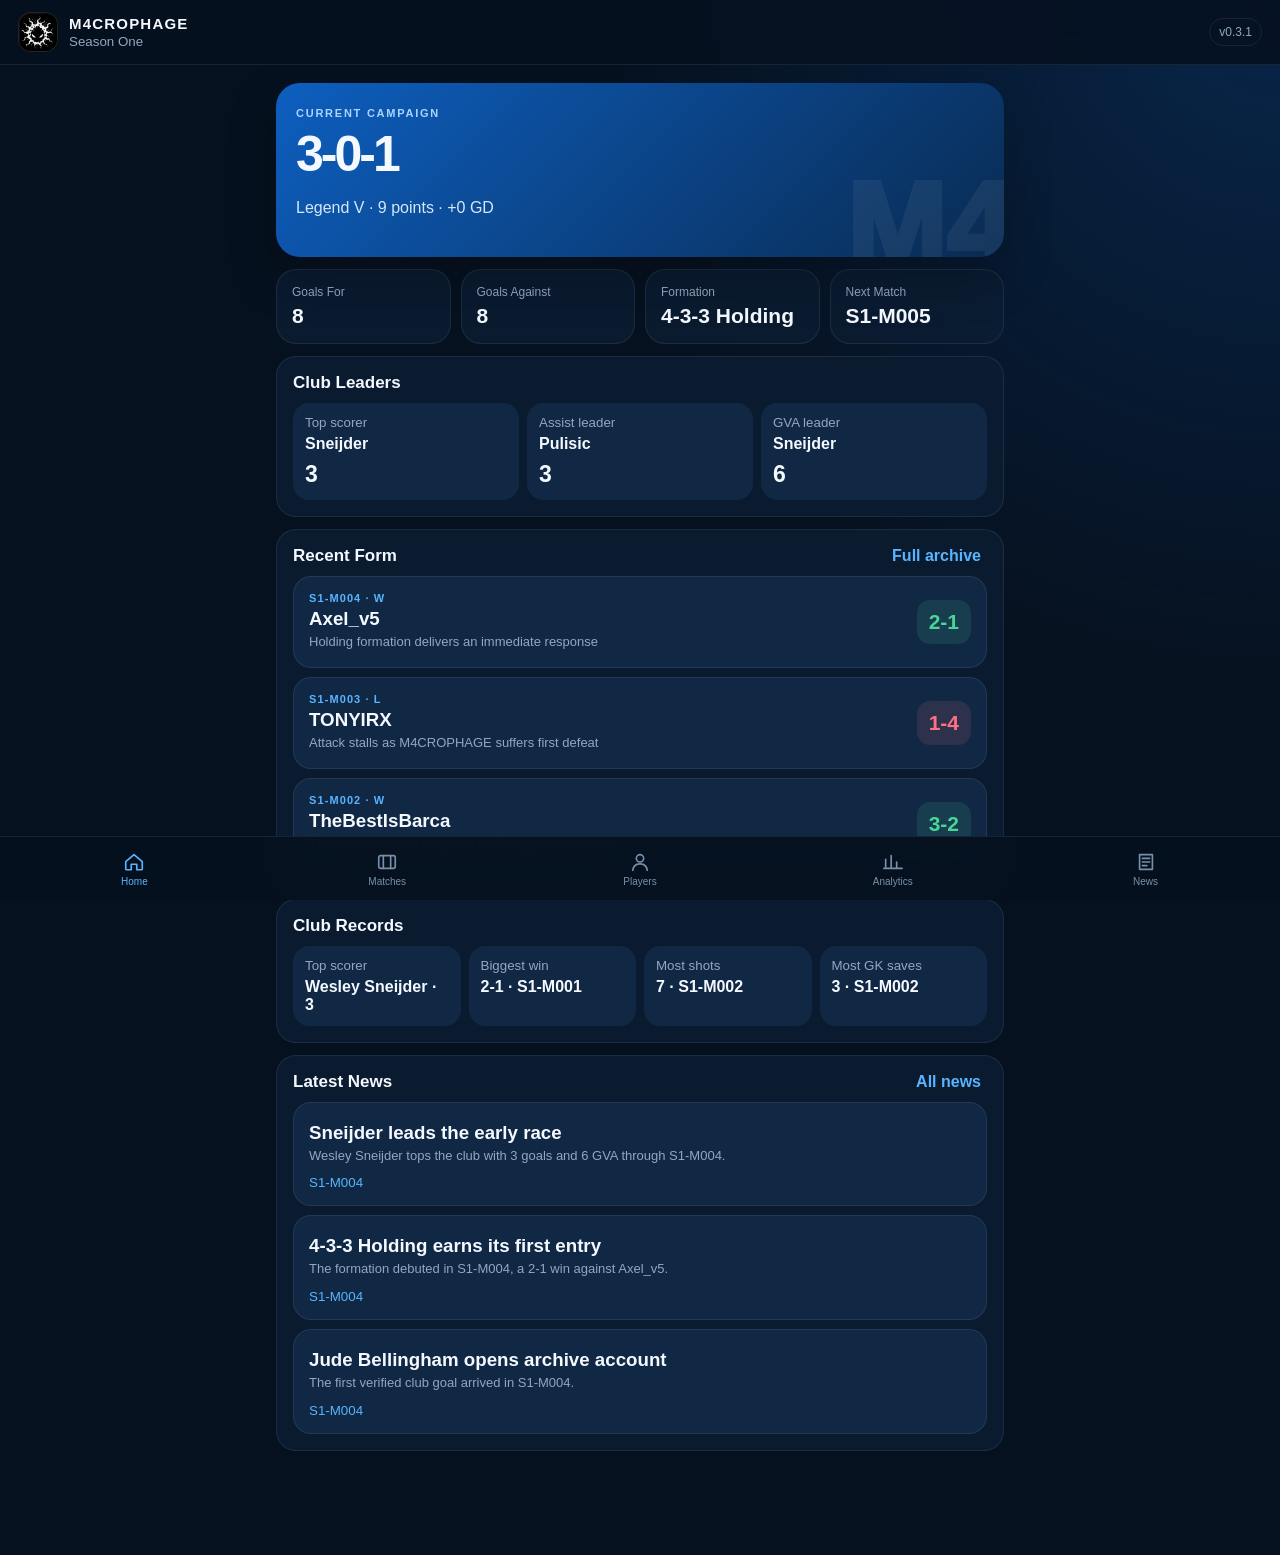
==== commit 03acf323: "Add files via upload" ====
--- a/index.html
+++ b/index.html
@@ -2,8 +2,11 @@
 <meta charset="utf-8"><meta name="viewport" content="width=device-width,initial-scale=1,viewport-fit=cover">
 <meta name="theme-color" content="#06111F"><meta name="apple-mobile-web-app-capable" content="yes">
 <title>M4CROPHAGE Club Hub</title><link rel="manifest" href="manifest.webmanifest"><link rel="stylesheet" href="styles.css?v=0.3.1">
+
+<link rel="icon" type="image/png" sizes="32x32" href="favicon-32.png?v=logo1">
+<link rel="apple-touch-icon" sizes="180x180" href="apple-touch-icon.png?v=logo1">
 </head><body>
-<header class="topbar"><div class="brand"><div class="crest" id="crest">M4</div><div><strong id="clubName">M4CROPHAGE</strong><small id="seasonName">Season One</small></div></div><span class="version">v0.3.1</span></header>
+<header class="topbar"><div class="brand"><div class="crest" id="crest"><img src="macrophage-logo.svg?v=logo1" alt="M4CROPHAGE logo"></div><div><strong id="clubName">M4CROPHAGE</strong><small id="seasonName">Season One</small></div></div><span class="version">v0.3.1</span></header>
 <main id="app">
 <section class="view active" data-view="home"><div class="hero"><p class="eyebrow">CURRENT CAMPAIGN</p><h1 id="recordHero"></h1><p id="heroSub"></p></div><div class="metric-grid" id="metricGrid"></div><section class="panel"><div class="section-head"><h2>Club Leaders</h2></div><div class="leaders" id="leaders"></div></section><section class="panel"><div class="section-head"><h2>Recent Form</h2><button data-jump="matches">Full archive</button></div><div id="recentMatches"></div></section><section class="panel"><div class="section-head"><h2>Club Records</h2></div><div id="clubRecords"></div></section><section class="panel"><div class="section-head"><h2>Latest News</h2><button data-jump="news">All news</button></div><div id="homeNews"></div></section></section>
 <section class="view" data-view="matches"><div class="page-title"><p class="eyebrow">SEASON ONE</p><h1>Match Centre</h1><p>Every result, event, and verified note.</p></div><div id="matchList"></div></section>
--- a/styles.css
+++ b/styles.css
@@ -1 +1,14 @@
-:root{--bg:#06111f;--surface:#0b1e33;--surface2:#102844;--text:#f4f8ff;--muted:#91a7c1;--blue:#0e67d1;--accent:#59b4ff;--green:#48d597;--red:#ff7181;--line:rgba(255,255,255,.08)}*{box-sizing:border-box}html{background:var(--bg);color:var(--text);font-family:Inter,-apple-system,BlinkMacSystemFont,"SF Pro Display","Segoe UI",sans-serif}body{margin:0;min-height:100vh;background:radial-gradient(circle at 100% 0%,rgba(14,103,209,.24),transparent 34%),var(--bg)}button{font:inherit}.topbar{position:sticky;top:0;z-index:20;padding:calc(12px + env(safe-area-inset-top)) 18px 12px;display:flex;justify-content:space-between;align-items:center;background:rgba(6,17,31,.87);backdrop-filter:blur(18px);border-bottom:1px solid var(--line)}.brand{display:flex;gap:11px;align-items:center}.brand strong{display:block;font-size:15px;letter-spacing:.08em}.brand small{display:block;color:var(--muted);margin-top:2px}.crest{width:40px;height:40px;border-radius:13px;background:linear-gradient(145deg,var(--blue),#173b75);display:grid;place-items:center;font-weight:900}.version{font-size:12px;color:var(--muted);border:1px solid var(--line);padding:6px 9px;border-radius:999px}main{max-width:760px;margin:auto;padding:18px 16px calc(104px + env(safe-area-inset-bottom))}.view{display:none}.view.active{display:block}.hero{padding:24px 20px;border-radius:24px;background:linear-gradient(135deg,rgba(14,103,209,.9),rgba(9,43,82,.98));box-shadow:0 20px 50px rgba(0,0,0,.22);position:relative;overflow:hidden}.hero:after{content:"M4";position:absolute;right:-8px;bottom:-38px;font-size:120px;font-weight:1000;color:rgba(255,255,255,.06)}.eyebrow{margin:0 0 6px;color:#a9d5ff;font-size:11px;font-weight:800;letter-spacing:.16em}.hero h1,.page-title h1{margin:0}.hero h1{font-size:50px;letter-spacing:-.06em}.hero p:last-child,.page-title p:last-child{color:#d6e8f8}.metric-grid{display:grid;grid-template-columns:repeat(2,1fr);gap:10px;margin:12px 0}.metric,.panel{background:rgba(11,30,51,.83);border:1px solid var(--line);border-radius:20px}.metric{padding:15px}.metric .label{font-size:12px;color:var(--muted)}.metric .value{font-size:21px;font-weight:850;margin-top:5px}.panel{padding:16px;margin-top:12px}.section-head{display:flex;justify-content:space-between;align-items:center;margin-bottom:10px}.section-head h2{font-size:17px;margin:0}.section-head button{border:0;background:none;color:var(--accent);font-weight:700}.leaders{display:grid;grid-template-columns:repeat(3,1fr);gap:8px}.leader,.record-card{background:var(--surface2);border-radius:16px;padding:12px}.leader small,.record-card small{color:var(--muted);display:block}.leader strong,.record-card strong{display:block;margin-top:5px}.leader b{font-size:23px;display:block;margin-top:8px}.match-card,.player-card,.news-card,.formation-card,.captain-card{background:var(--surface2);border:1px solid var(--line);border-radius:18px;padding:15px;margin-top:9px}.match-card,.player-card{display:grid;grid-template-columns:1fr auto;gap:12px;align-items:center;cursor:pointer}.match-id{font-size:11px;color:var(--accent);font-weight:800;letter-spacing:.1em}.match-card h3,.player-card h3,.news-card h3,.formation-card h3,.captain-card h3{margin:4px 0 3px}.match-card p,.news-card p{margin:0;color:var(--muted);font-size:13px;line-height:1.45}.score-pill{font-size:21px;font-weight:900;padding:10px 12px;border-radius:13px;background:rgba(72,213,151,.12);color:var(--green)}.score-pill.loss{background:rgba(255,113,129,.12);color:var(--red)}.page-title{margin:8px 2px 18px}.page-title h1{font-size:32px;letter-spacing:-.04em}.page-title p{margin:6px 0 0}.filter-row{display:flex;gap:8px;overflow:auto;padding-bottom:5px}.chip{border:1px solid var(--line);background:var(--surface);color:var(--muted);border-radius:999px;padding:9px 14px;white-space:nowrap}.chip.active{background:var(--blue);color:white}.player-meta{color:var(--muted);font-size:12px;margin-top:4px}.stat-strip{display:flex;gap:13px;margin-top:12px}.stat-strip span{font-size:11px;color:var(--muted)}.stat-strip b{color:var(--text);display:block;font-size:17px}.status{font-size:11px;background:rgba(89,180,255,.12);color:var(--accent);padding:6px 8px;border-radius:999px}.mini-grid,.record-grid{display:grid;grid-template-columns:repeat(2,1fr);gap:8px;margin-top:10px}.mini{background:rgba(255,255,255,.04);padding:9px;border-radius:12px}.mini small{display:block;color:var(--muted);font-size:10px}.mini b{display:block;margin-top:4px}.news-card small{display:block;margin-top:10px;color:var(--accent)}.bottom-nav{position:fixed;z-index:30;left:0;right:0;bottom:0;display:grid;grid-template-columns:repeat(5,1fr);padding:9px 8px calc(8px + env(safe-area-inset-bottom));background:rgba(6,17,31,.95);backdrop-filter:blur(20px);border-top:1px solid var(--line)}.nav-btn{border:0;background:none;color:#7890aa;font-size:10px;padding:5px 2px}.nav-btn svg{display:block;width:22px;height:22px;margin:0 auto 3px;fill:none;stroke:currentColor;stroke-width:1.8;stroke-linecap:round;stroke-linejoin:round}.nav-btn.active{color:var(--accent)}dialog{width:min(100% - 18px,720px);max-height:88vh;border:1px solid var(--line);border-radius:24px;padding:0;background:var(--surface);color:var(--text)}dialog::backdrop{background:rgba(0,0,0,.68);backdrop-filter:blur(5px)}.dialog-shell{padding:22px;position:relative}.close-btn{position:absolute;right:13px;top:13px;width:38px;height:38px;border-radius:50%;border:1px solid var(--line);background:var(--surface2);color:white;font-size:25px}.detail-score{font-size:44px;font-weight:950;margin:6px 0}.detail-block{padding:14px 0;border-top:1px solid var(--line)}.detail-block h3{margin:0 0 10px;font-size:14px;color:#bbd9f5}.event-row,.kv{display:flex;justify-content:space-between;gap:10px;padding:7px 0}.event-row span:last-child,.kv span:last-child{color:var(--muted)}.tags{display:flex;flex-wrap:wrap;gap:7px}.tag{font-size:11px;padding:7px 9px;border-radius:999px;background:rgba(89,180,255,.1);color:var(--accent)}@media(min-width:700px){.metric-grid{grid-template-columns:repeat(4,1fr)}.record-grid{grid-template-columns:repeat(4,1fr)}}+:root{--bg:#06111f;--surface:#0b1e33;--surface2:#102844;--text:#f4f8ff;--muted:#91a7c1;--blue:#0e67d1;--accent:#59b4ff;--green:#48d597;--red:#ff7181;--line:rgba(255,255,255,.08)}*{box-sizing:border-box}html{background:var(--bg);color:var(--text);font-family:Inter,-apple-system,BlinkMacSystemFont,"SF Pro Display","Segoe UI",sans-serif}body{margin:0;min-height:100vh;background:radial-gradient(circle at 100% 0%,rgba(14,103,209,.24),transparent 34%),var(--bg)}button{font:inherit}.topbar{position:sticky;top:0;z-index:20;padding:calc(12px + env(safe-area-inset-top)) 18px 12px;display:flex;justify-content:space-between;align-items:center;background:rgba(6,17,31,.87);backdrop-filter:blur(18px);border-bottom:1px solid var(--line)}.brand{display:flex;gap:11px;align-items:center}.brand strong{display:block;font-size:15px;letter-spacing:.08em}.brand small{display:block;color:var(--muted);margin-top:2px}.crest{width:40px;height:40px;border-radius:13px;background:linear-gradient(145deg,var(--blue),#173b75);display:grid;place-items:center;font-weight:900}.version{font-size:12px;color:var(--muted);border:1px solid var(--line);padding:6px 9px;border-radius:999px}main{max-width:760px;margin:auto;padding:18px 16px calc(104px + env(safe-area-inset-bottom))}.view{display:none}.view.active{display:block}.hero{padding:24px 20px;border-radius:24px;background:linear-gradient(135deg,rgba(14,103,209,.9),rgba(9,43,82,.98));box-shadow:0 20px 50px rgba(0,0,0,.22);position:relative;overflow:hidden}.hero:after{content:"M4";position:absolute;right:-8px;bottom:-38px;font-size:120px;font-weight:1000;color:rgba(255,255,255,.06)}.eyebrow{margin:0 0 6px;color:#a9d5ff;font-size:11px;font-weight:800;letter-spacing:.16em}.hero h1,.page-title h1{margin:0}.hero h1{font-size:50px;letter-spacing:-.06em}.hero p:last-child,.page-title p:last-child{color:#d6e8f8}.metric-grid{display:grid;grid-template-columns:repeat(2,1fr);gap:10px;margin:12px 0}.metric,.panel{background:rgba(11,30,51,.83);border:1px solid var(--line);border-radius:20px}.metric{padding:15px}.metric .label{font-size:12px;color:var(--muted)}.metric .value{font-size:21px;font-weight:850;margin-top:5px}.panel{padding:16px;margin-top:12px}.section-head{display:flex;justify-content:space-between;align-items:center;margin-bottom:10px}.section-head h2{font-size:17px;margin:0}.section-head button{border:0;background:none;color:var(--accent);font-weight:700}.leaders{display:grid;grid-template-columns:repeat(3,1fr);gap:8px}.leader,.record-card{background:var(--surface2);border-radius:16px;padding:12px}.leader small,.record-card small{color:var(--muted);display:block}.leader strong,.record-card strong{display:block;margin-top:5px}.leader b{font-size:23px;display:block;margin-top:8px}.match-card,.player-card,.news-card,.formation-card,.captain-card{background:var(--surface2);border:1px solid var(--line);border-radius:18px;padding:15px;margin-top:9px}.match-card,.player-card{display:grid;grid-template-columns:1fr auto;gap:12px;align-items:center;cursor:pointer}.match-id{font-size:11px;color:var(--accent);font-weight:800;letter-spacing:.1em}.match-card h3,.player-card h3,.news-card h3,.formation-card h3,.captain-card h3{margin:4px 0 3px}.match-card p,.news-card p{margin:0;color:var(--muted);font-size:13px;line-height:1.45}.score-pill{font-size:21px;font-weight:900;padding:10px 12px;border-radius:13px;background:rgba(72,213,151,.12);color:var(--green)}.score-pill.loss{background:rgba(255,113,129,.12);color:var(--red)}.page-title{margin:8px 2px 18px}.page-title h1{font-size:32px;letter-spacing:-.04em}.page-title p{margin:6px 0 0}.filter-row{display:flex;gap:8px;overflow:auto;padding-bottom:5px}.chip{border:1px solid var(--line);background:var(--surface);color:var(--muted);border-radius:999px;padding:9px 14px;white-space:nowrap}.chip.active{background:var(--blue);color:white}.player-meta{color:var(--muted);font-size:12px;margin-top:4px}.stat-strip{display:flex;gap:13px;margin-top:12px}.stat-strip span{font-size:11px;color:var(--muted)}.stat-strip b{color:var(--text);display:block;font-size:17px}.status{font-size:11px;background:rgba(89,180,255,.12);color:var(--accent);padding:6px 8px;border-radius:999px}.mini-grid,.record-grid{display:grid;grid-template-columns:repeat(2,1fr);gap:8px;margin-top:10px}.mini{background:rgba(255,255,255,.04);padding:9px;border-radius:12px}.mini small{display:block;color:var(--muted);font-size:10px}.mini b{display:block;margin-top:4px}.news-card small{display:block;margin-top:10px;color:var(--accent)}.bottom-nav{position:fixed;z-index:30;left:0;right:0;bottom:0;display:grid;grid-template-columns:repeat(5,1fr);padding:9px 8px calc(8px + env(safe-area-inset-bottom));background:rgba(6,17,31,.95);backdrop-filter:blur(20px);border-top:1px solid var(--line)}.nav-btn{border:0;background:none;color:#7890aa;font-size:10px;padding:5px 2px}.nav-btn svg{display:block;width:22px;height:22px;margin:0 auto 3px;fill:none;stroke:currentColor;stroke-width:1.8;stroke-linecap:round;stroke-linejoin:round}.nav-btn.active{color:var(--accent)}dialog{width:min(100% - 18px,720px);max-height:88vh;border:1px solid var(--line);border-radius:24px;padding:0;background:var(--surface);color:var(--text)}dialog::backdrop{background:rgba(0,0,0,.68);backdrop-filter:blur(5px)}.dialog-shell{padding:22px;position:relative}.close-btn{position:absolute;right:13px;top:13px;width:38px;height:38px;border-radius:50%;border:1px solid var(--line);background:var(--surface2);color:white;font-size:25px}.detail-score{font-size:44px;font-weight:950;margin:6px 0}.detail-block{padding:14px 0;border-top:1px solid var(--line)}.detail-block h3{margin:0 0 10px;font-size:14px;color:#bbd9f5}.event-row,.kv{display:flex;justify-content:space-between;gap:10px;padding:7px 0}.event-row span:last-child,.kv span:last-child{color:var(--muted)}.tags{display:flex;flex-wrap:wrap;gap:7px}.tag{font-size:11px;padding:7px 9px;border-radius:999px;background:rgba(89,180,255,.1);color:var(--accent)}@media(min-width:700px){.metric-grid{grid-template-columns:repeat(4,1fr)}.record-grid{grid-template-columns:repeat(4,1fr)}}
+/* M4CROPHAGE logo patch */
+.crest{
+  overflow:hidden;
+  padding:0;
+  background:#000;
+  border:1px solid rgba(255,255,255,.14);
+}
+.crest img{
+  width:100%;
+  height:100%;
+  display:block;
+  object-fit:cover;
+}
